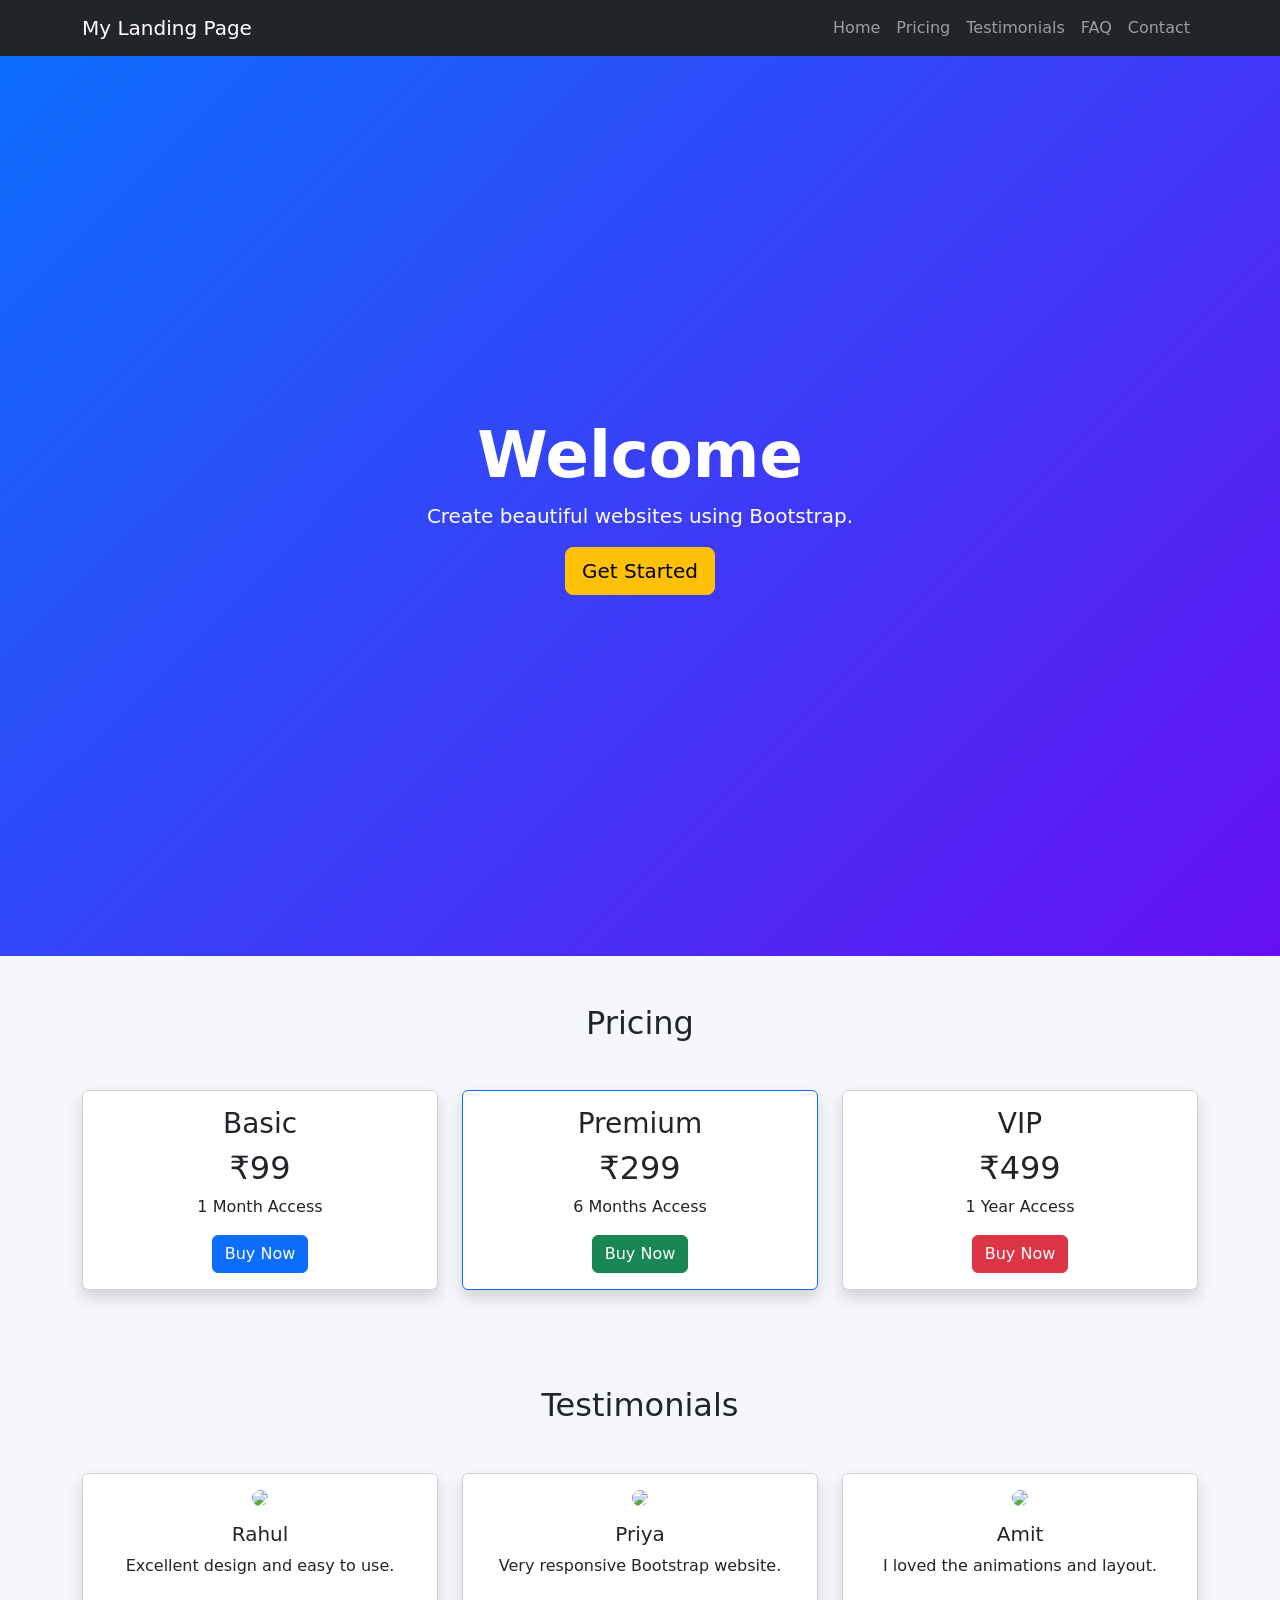
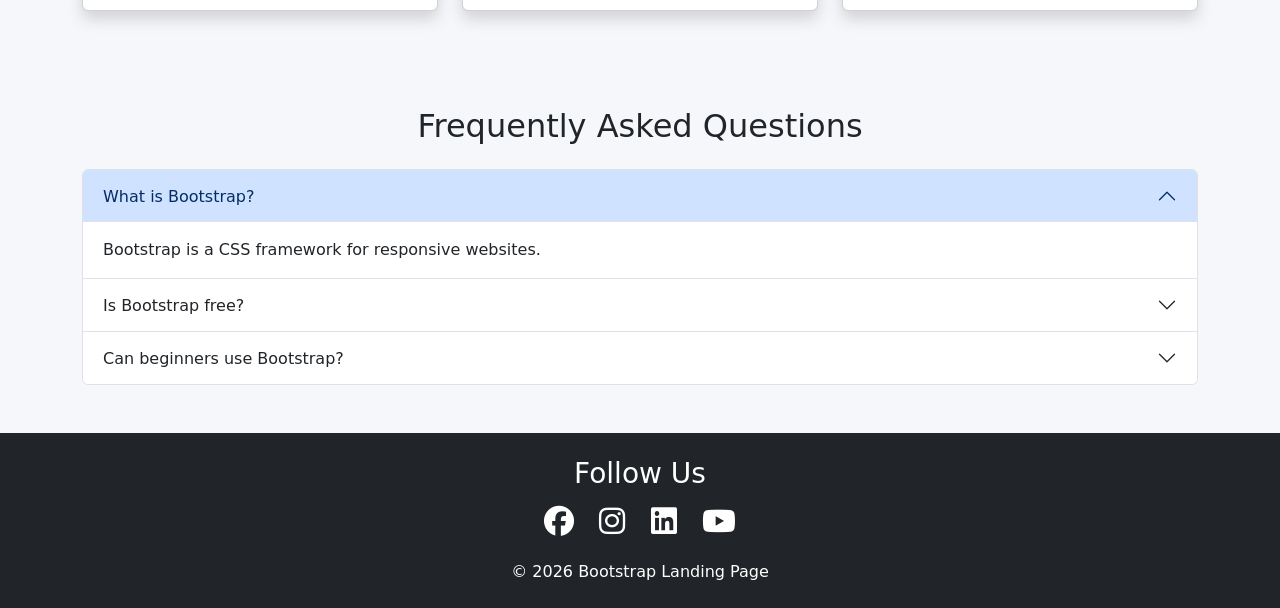
==== DAY3/bootstraplandingpage.html @ 6fb540de "added day1 to day6 assignments" ====
<!DOCTYPE html>
<html lang="en">
<head>
<meta charset="UTF-8">
<meta name="viewport" content="width=device-width, initial-scale=1">

<title>Bootstrap Landing Page</title>

<link href="https://cdn.jsdelivr.net/npm/bootstrap@5.3.3/dist/css/bootstrap.min.css" rel="stylesheet">

<link rel="stylesheet"
href="https://cdnjs.cloudflare.com/ajax/libs/font-awesome/6.5.1/css/all.min.css"/>

<style>

html{
scroll-behavior:smooth;
}

body{
background:#f5f7fa;
}

.hero{
height:100vh;
background:linear-gradient(135deg,#0d6efd,#6610f2);
color:white;
display:flex;
align-items:center;
justify-content:center;
text-align:center;
}

.card{
transition:.3s;
}

.card:hover{
transform:translateY(-10px);
}

footer a{
color:white;
margin:10px;
font-size:30px;
transition:.3s;
}

footer a:hover{
color:#0d6efd;
}

</style>

</head>

<body>

<!-- Navbar -->

<nav class="navbar navbar-expand-lg navbar-dark bg-dark sticky-top">

<div class="container">

<a class="navbar-brand" href="#">My Landing Page</a>

<button class="navbar-toggler" data-bs-toggle="collapse" data-bs-target="#menu">
<span class="navbar-toggler-icon"></span>
</button>

<div class="collapse navbar-collapse" id="menu">

<ul class="navbar-nav ms-auto">

<li class="nav-item">
<a class="nav-link" href="#home">Home</a>
</li>

<li class="nav-item">
<a class="nav-link" href="#pricing">Pricing</a>
</li>

<li class="nav-item">
<a class="nav-link" href="#testimonials">Testimonials</a>
</li>

<li class="nav-item">
<a class="nav-link" href="#faq">FAQ</a>
</li>

<li class="nav-item">
<a class="nav-link" href="#contact">Contact</a>
</li>

</ul>

</div>

</div>

</nav>

<!-- Hero -->

<section class="hero" id="home">

<div>

<h1 class="display-3 fw-bold">Welcome</h1>

<p class="lead">Create beautiful websites using Bootstrap.</p>

<a href="#pricing" class="btn btn-warning btn-lg">Get Started</a>

</div>

</section>

<!-- Pricing -->

<section class="container py-5" id="pricing">

<h2 class="text-center mb-5">Pricing</h2>

<div class="row g-4">

<div class="col-md-4">

<div class="card shadow text-center">

<div class="card-body">

<h3>Basic</h3>

<h2>₹99</h2>

<p>1 Month Access</p>

<button class="btn btn-primary">Buy Now</button>

</div>

</div>

</div>

<div class="col-md-4">

<div class="card shadow text-center border-primary">

<div class="card-body">

<h3>Premium</h3>

<h2>₹299</h2>

<p>6 Months Access</p>

<button class="btn btn-success">Buy Now</button>

</div>

</div>

</div>

<div class="col-md-4">

<div class="card shadow text-center">

<div class="card-body">

<h3>VIP</h3>

<h2>₹499</h2>

<p>1 Year Access</p>

<button class="btn btn-danger">Buy Now</button>

</div>

</div>

</div>

</div>

</section>

<!-- Testimonials -->

<section class="container py-5" id="testimonials">

<h2 class="text-center mb-5">Testimonials</h2>

<div class="row g-4">

<div class="col-md-4">

<div class="card shadow">

<div class="card-body text-center">

<img src="https://i.pravatar.cc/100?img=5" class="rounded-circle mb-3">

<h5>Rahul</h5>

<p>Excellent design and easy to use.</p>

</div>

</div>

</div>

<div class="col-md-4">

<div class="card shadow">

<div class="card-body text-center">

<img src="https://i.pravatar.cc/100?img=12" class="rounded-circle mb-3">

<h5>Priya</h5>

<p>Very responsive Bootstrap website.</p>

</div>

</div>

</div>

<div class="col-md-4">

<div class="card shadow">

<div class="card-body text-center">

<img src="https://i.pravatar.cc/100?img=25" class="rounded-circle mb-3">

<h5>Amit</h5>

<p>I loved the animations and layout.</p>

</div>

</div>

</div>

</div>

</section>

<!-- FAQ -->

<section class="container py-5" id="faq">

<h2 class="text-center mb-4">Frequently Asked Questions</h2>

<div class="accordion" id="accordionExample">

<div class="accordion-item">

<h2 class="accordion-header">

<button class="accordion-button" data-bs-toggle="collapse" data-bs-target="#one">

What is Bootstrap?

</button>

</h2>

<div id="one" class="accordion-collapse collapse show">

<div class="accordion-body">

Bootstrap is a CSS framework for responsive websites.

</div>

</div>

</div>

<div class="accordion-item">

<h2 class="accordion-header">

<button class="accordion-button collapsed" data-bs-toggle="collapse" data-bs-target="#two">

Is Bootstrap free?

</button>

</h2>

<div id="two" class="accordion-collapse collapse">

<div class="accordion-body">

Yes, Bootstrap is completely free.

</div>

</div>

</div>

<div class="accordion-item">

<h2 class="accordion-header">

<button class="accordion-button collapsed" data-bs-toggle="collapse" data-bs-target="#three">

Can beginners use Bootstrap?

</button>

</h2>

<div id="three" class="accordion-collapse collapse">

<div class="accordion-body">

Yes. Bootstrap is beginner-friendly.

</div>

</div>

</div>

</div>

</section>

<!-- Footer -->

<footer class="bg-dark text-white text-center p-4" id="contact">

<h3>Follow Us</h3>

<a href="#"><i class="fab fa-facebook"></i></a>

<a href="#"><i class="fab fa-instagram"></i></a>

<a href="#"><i class="fab fa-linkedin"></i></a>

<a href="#"><i class="fab fa-youtube"></i></a>

<p class="mt-3 mb-0">© 2026 Bootstrap Landing Page</p>

</footer>

<script src="https://cdn.jsdelivr.net/npm/bootstrap@5.3.3/dist/js/bootstrap.bundle.min.js"></script>

</body>
</html>
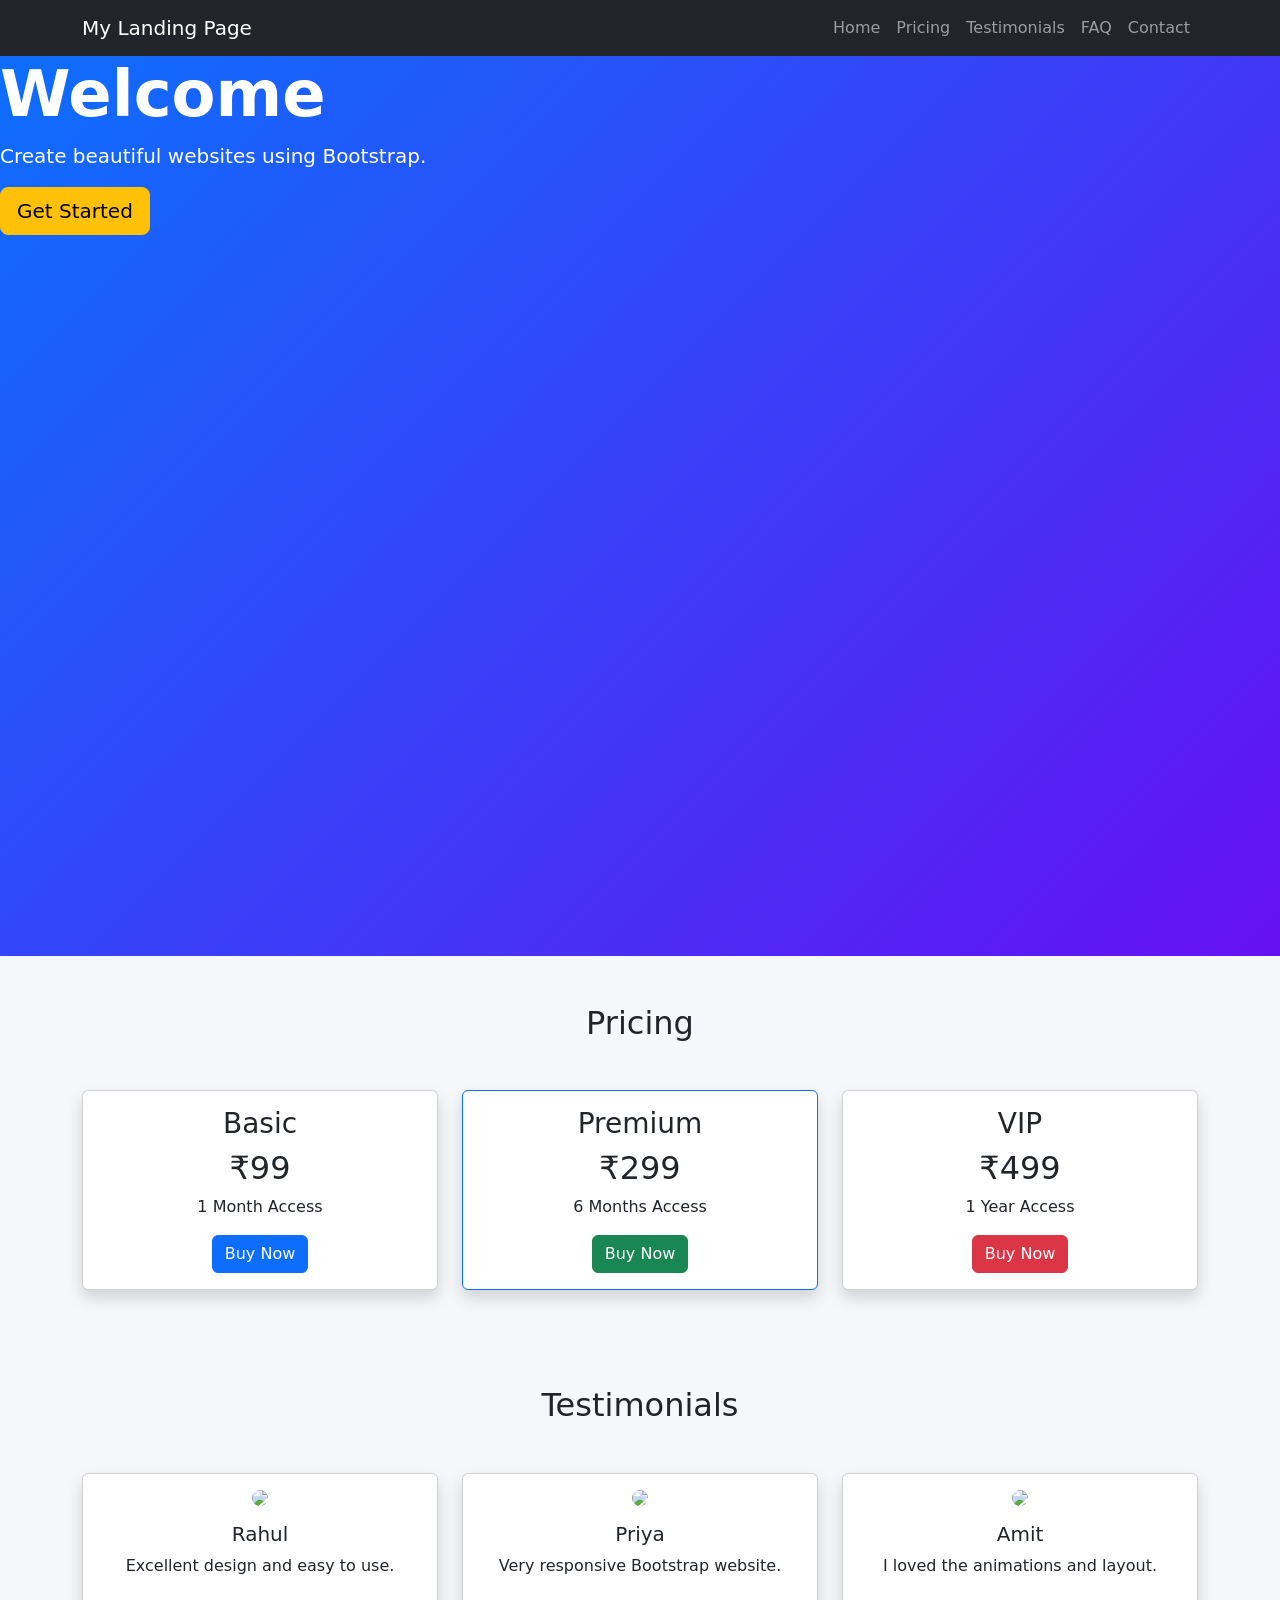
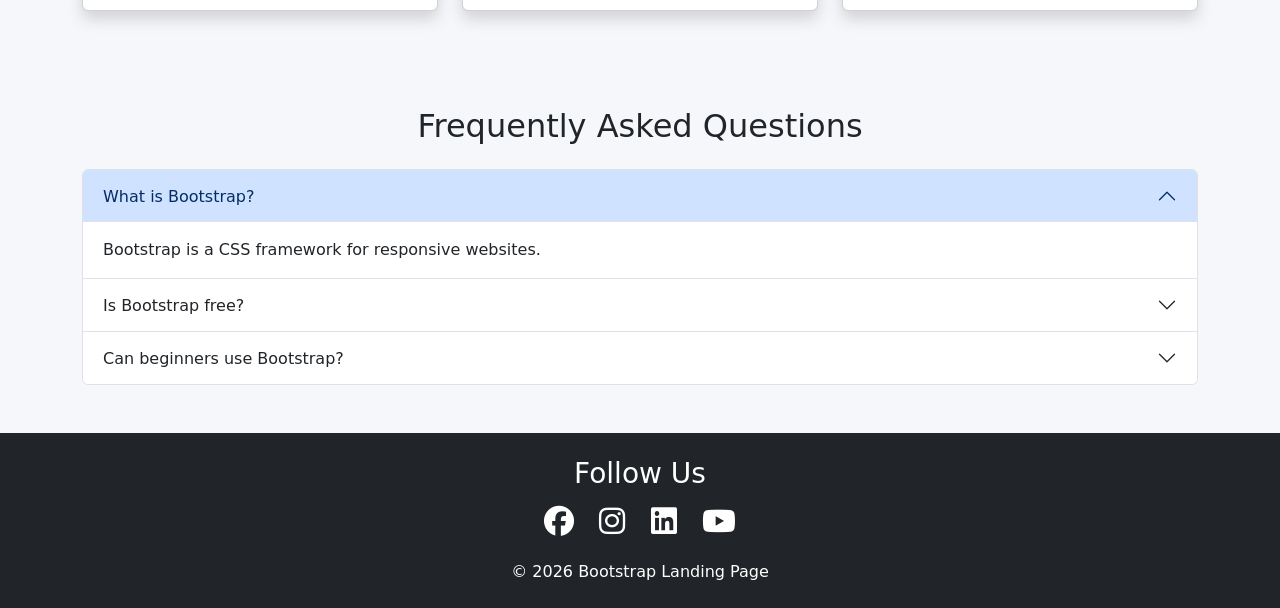
==== commit 6c1a183e: "updated day6 assignment" ====
--- a/DAY3/bootstraplandingpage.html
+++ b/DAY3/bootstraplandingpage.html
@@ -26,9 +26,6 @@
 background:linear-gradient(135deg,#0d6efd,#6610f2);
 color:white;
 display:flex;
-align-items:center;
-justify-content:center;
-text-align:center;
 }
 
 .card{
